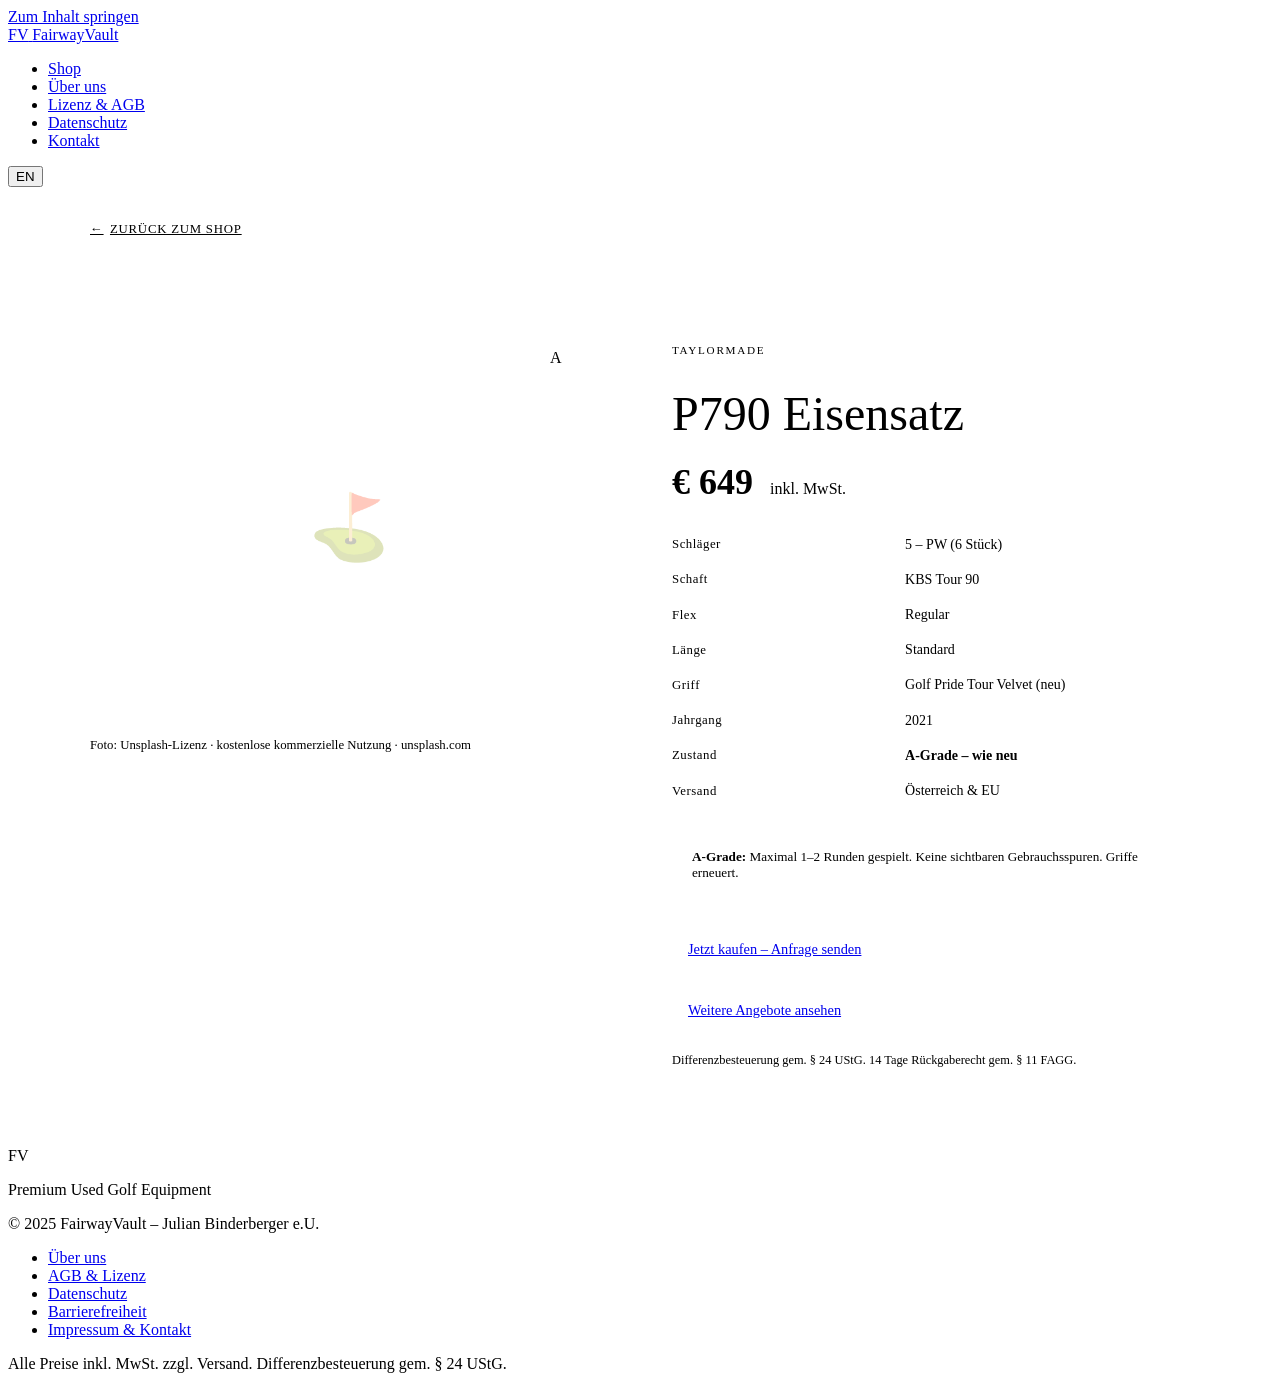
==== product.html @ 41a8f64a "Add files via upload" ====
<!DOCTYPE html>
<html lang="de">
<head>
  <meta charset="UTF-8" />
  <meta name="viewport" content="width=device-width, initial-scale=1.0" />
  <meta name="description" content="Produktdetails – FairwayVault Premium Used Golf Equipment." />
  <title>Produkt – FairwayVault</title>
  <link rel="preconnect" href="https://fonts.googleapis.com" />
  <link rel="preconnect" href="https://fonts.gstatic.com" crossorigin />
  <link href="https://fonts.googleapis.com/css2?family=Cormorant+Garamond:ital,wght@0,400;0,600;1,400&family=DM+Sans:wght@300;400;500&display=swap" rel="stylesheet" />
  <link rel="stylesheet" href="css/style.css" />
  <style>
    .product-detail { max-width: 1100px; margin: 0 auto; padding: 4rem 2rem; display: grid; grid-template-columns: 1fr 1fr; gap: 4rem; align-items: start; }
    .product-image-main { background: var(--cream-dark); border-radius: var(--radius-lg); aspect-ratio: 4/3; display: flex; align-items: center; justify-content: center; font-size: 5rem; position: relative; overflow: hidden; }
    .product-image-main img { width: 100%; height: 100%; object-fit: cover; border-radius: var(--radius-lg); }
    .product-image-main .grade-badge { position: absolute; top: 1rem; right: 1rem; width: 42px; height: 42px; font-size: 1rem; }
    .product-info { position: sticky; top: 90px; }
    .product-brand-label { font-size: 0.7rem; font-weight: 500; letter-spacing: 0.15em; text-transform: uppercase; color: var(--green-light); margin-bottom: 0.5rem; }
    .product-title { font-family: var(--font-display); font-size: clamp(2rem, 4vw, 3rem); font-weight: 400; color: var(--green-deep); margin-bottom: 0.5rem; line-height: 1.1; }
    .product-price { font-family: var(--font-display); font-size: 2.25rem; font-weight: 600; color: var(--green-deep); margin: 1.25rem 0; }
    .product-price span { font-size: 1rem; font-family: var(--font-body); color: var(--text-light); font-weight: 400; margin-left: 0.5rem; }
    .specs-table { width: 100%; border-collapse: collapse; margin: 1.5rem 0; font-size: 0.875rem; }
    .specs-table tr { border-bottom: 1px solid var(--cream-dark); }
    .specs-table td:first-child { color: var(--text-light); padding: 0.6rem 0; width: 45%; font-size: 0.8rem; letter-spacing: 0.04em; }
    .specs-table td:last-child { color: var(--text-dark); font-weight: 500; padding: 0.6rem 0; }
    .cta-group { display: flex; flex-direction: column; gap: 0.75rem; margin-top: 1.75rem; }
    .cta-group .btn { justify-content: center; padding: 1rem; font-size: 0.9rem; }
    .condition-note { margin-top: 1.25rem; padding: 1rem 1.25rem; background: var(--cream); border-radius: var(--radius); font-size: 0.825rem; color: var(--text-mid); border-left: 3px solid var(--gold); }
    .back-link { display: inline-flex; align-items: center; gap: 0.4rem; font-size: 0.8rem; color: var(--text-light); letter-spacing: 0.06em; text-transform: uppercase; margin-bottom: 2rem; transition: color var(--transition); }
    .back-link:hover { color: var(--green-light); }
    @media (max-width: 768px) { .product-detail { grid-template-columns: 1fr; gap: 2rem; } .product-info { position: static; } }
  </style>
</head>
<body>

  <a href="#main-content" class="skip-link">Zum Inhalt springen</a>

  <header class="site-header" role="banner">
    <div class="header-inner">
      <a href="index.html" class="logo" aria-label="FairwayVault Startseite">
        <span class="logo-mark">FV</span>
        <span class="logo-text">FairwayVault</span>
      </a>
      <nav class="main-nav" role="navigation" aria-label="Hauptnavigation">
        <ul>
          <li><a href="index.html" class="nav-link" data-de="Shop" data-en="Shop">Shop</a></li>
          <li><a href="about.html" class="nav-link" data-de="Über uns" data-en="About us">Über uns</a></li>
          <li><a href="license.html" class="nav-link" data-de="Lizenz & AGB" data-en="License & T&C">Lizenz & AGB</a></li>
          <li><a href="privacy.html" class="nav-link" data-de="Datenschutz" data-en="Privacy">Datenschutz</a></li>
          <li><a href="contact.html" class="nav-link" data-de="Kontakt" data-en="Contact">Kontakt</a></li>
        </ul>
      </nav>
      <div class="header-actions">
        <button class="lang-toggle" id="langToggle" aria-label="Sprache wechseln"><span id="langLabel">EN</span></button>
      </div>
    </div>
  </header>

  <main id="main-content">
    <div style="max-width:1100px;margin:0 auto;padding:2rem 2rem 0;">
      <a href="index.html" class="back-link" aria-label="Zurück zum Shop">← <span data-de="Zurück zum Shop" data-en="Back to shop">Zurück zum Shop</span></a>
    </div>

    <div class="product-detail">

      <!-- IMAGE -->
      <div>
        <div class="product-image-main" role="img" aria-label="TaylorMade P790 Eisensatz – Produktfoto">
          <img src="assets/images/p790.jpg" alt="TaylorMade P790 Eisensatz, 5-PW, gebrauchter Zustand A-Grade, KBS Tour 90 Schaft Regular" onerror="this.style.display='none'" />
          <span style="position:absolute;font-size:4rem;opacity:0.3;" aria-hidden="true">⛳</span>
          <span class="grade-badge grade-a" aria-label="Zustand A-Grade">A</span>
        </div>
        <div class="info-box" style="margin-top:1rem;">
          <p style="font-size:0.8rem;" data-de="Foto: Unsplash-Lizenz (kostenlos, kommerzielle Nutzung erlaubt). Quelle: unsplash.com" data-en="Photo: Unsplash licence (free, commercial use permitted). Source: unsplash.com">
            Foto: Unsplash-Lizenz · kostenlose kommerzielle Nutzung · unsplash.com
          </p>
        </div>
      </div>

      <!-- INFO -->
      <div class="product-info">
        <p class="product-brand-label">TaylorMade</p>
        <h1 class="product-title">P790 Eisensatz</h1>

        <div class="product-price">
          € 649 <span data-de="inkl. MwSt." data-en="incl. VAT">inkl. MwSt.</span>
        </div>

        <table class="specs-table" aria-label="Produktspezifikationen">
          <tbody>
            <tr><td data-de="Schläger" data-en="Clubs">Schläger</td><td>5 – PW (6 Stück)</td></tr>
            <tr><td data-de="Schaft" data-en="Shaft">Schaft</td><td>KBS Tour 90</td></tr>
            <tr><td data-de="Flex" data-en="Flex">Flex</td><td>Regular</td></tr>
            <tr><td data-de="Länge" data-en="Length">Länge</td><td>Standard</td></tr>
            <tr><td data-de="Griff" data-en="Grip">Griff</td><td>Golf Pride Tour Velvet (neu)</td></tr>
            <tr><td data-de="Jahrgang" data-en="Year">Jahrgang</td><td>2021</td></tr>
            <tr><td data-de="Zustand" data-en="Condition">Zustand</td><td><strong data-de="A-Grade – wie neu" data-en="A-Grade – like new">A-Grade – wie neu</strong></td></tr>
            <tr><td data-de="Versand" data-en="Shipping">Versand</td><td data-de="Österreich & EU" data-en="Austria & EU">Österreich & EU</td></tr>
          </tbody>
        </table>

        <div class="condition-note" role="note">
          <strong data-de="A-Grade:" data-en="A-Grade:">A-Grade:</strong>
          <span data-de=" Maximal 1–2 Runden gespielt. Keine sichtbaren Gebrauchsspuren am Face oder Schaft. Griffe wurden erneuert." data-en=" Maximum 1–2 rounds played. No visible marks on face or shaft. Grips have been replaced.">
            Maximal 1–2 Runden gespielt. Keine sichtbaren Gebrauchsspuren. Griffe erneuert.
          </span>
        </div>

        <div class="cta-group">
          <a href="contact.html" class="btn btn-primary" data-de="Jetzt kaufen – Anfrage senden" data-en="Buy now – send enquiry">
            Jetzt kaufen – Anfrage senden
          </a>
          <a href="index.html" class="btn btn-ghost" data-de="Weitere Angebote ansehen" data-en="View more listings">
            Weitere Angebote ansehen
          </a>
        </div>

        <p style="font-size:0.775rem;color:var(--text-light);margin-top:1rem;line-height:1.6;" data-de="Differenzbesteuerung gem. § 24 UStG – kein gesonderter Umsatzsteuerausweis möglich. 14 Tage Rückgaberecht gem. § 11 FAGG." data-en="Margin scheme per § 24 UStG – no separate VAT breakdown possible. 14-day right of return pursuant to § 11 FAGG.">
          Differenzbesteuerung gem. § 24 UStG. 14 Tage Rückgaberecht gem. § 11 FAGG.
        </p>
      </div>

    </div>
  </main>

  <footer class="site-footer" role="contentinfo">
    <div class="footer-inner">
      <div class="footer-brand">
        <span class="logo-mark">FV</span>
        <p>Premium Used Golf Equipment</p>
        <p class="footer-copy">© 2025 FairwayVault – Julian Binderberger e.U.</p>
      </div>
      <nav class="footer-nav" aria-label="Footer-Navigation">
        <ul>
          <li><a href="about.html" data-de="Über uns" data-en="About us">Über uns</a></li>
          <li><a href="license.html" data-de="AGB & Lizenz" data-en="T&C & License">AGB & Lizenz</a></li>
          <li><a href="privacy.html" data-de="Datenschutz" data-en="Privacy">Datenschutz</a></li>
          <li><a href="accessibility.html" data-de="Barrierefreiheit" data-en="Accessibility">Barrierefreiheit</a></li>
          <li><a href="contact.html" data-de="Impressum & Kontakt" data-en="Imprint & Contact">Impressum & Kontakt</a></li>
        </ul>
      </nav>
      <div class="footer-legal">
        <p>Alle Preise inkl. MwSt. zzgl. Versand. Differenzbesteuerung gem. § 24 UStG.</p>
      </div>
    </div>
  </footer>

  <script src="js/main.js"></script>
</body>
</html>
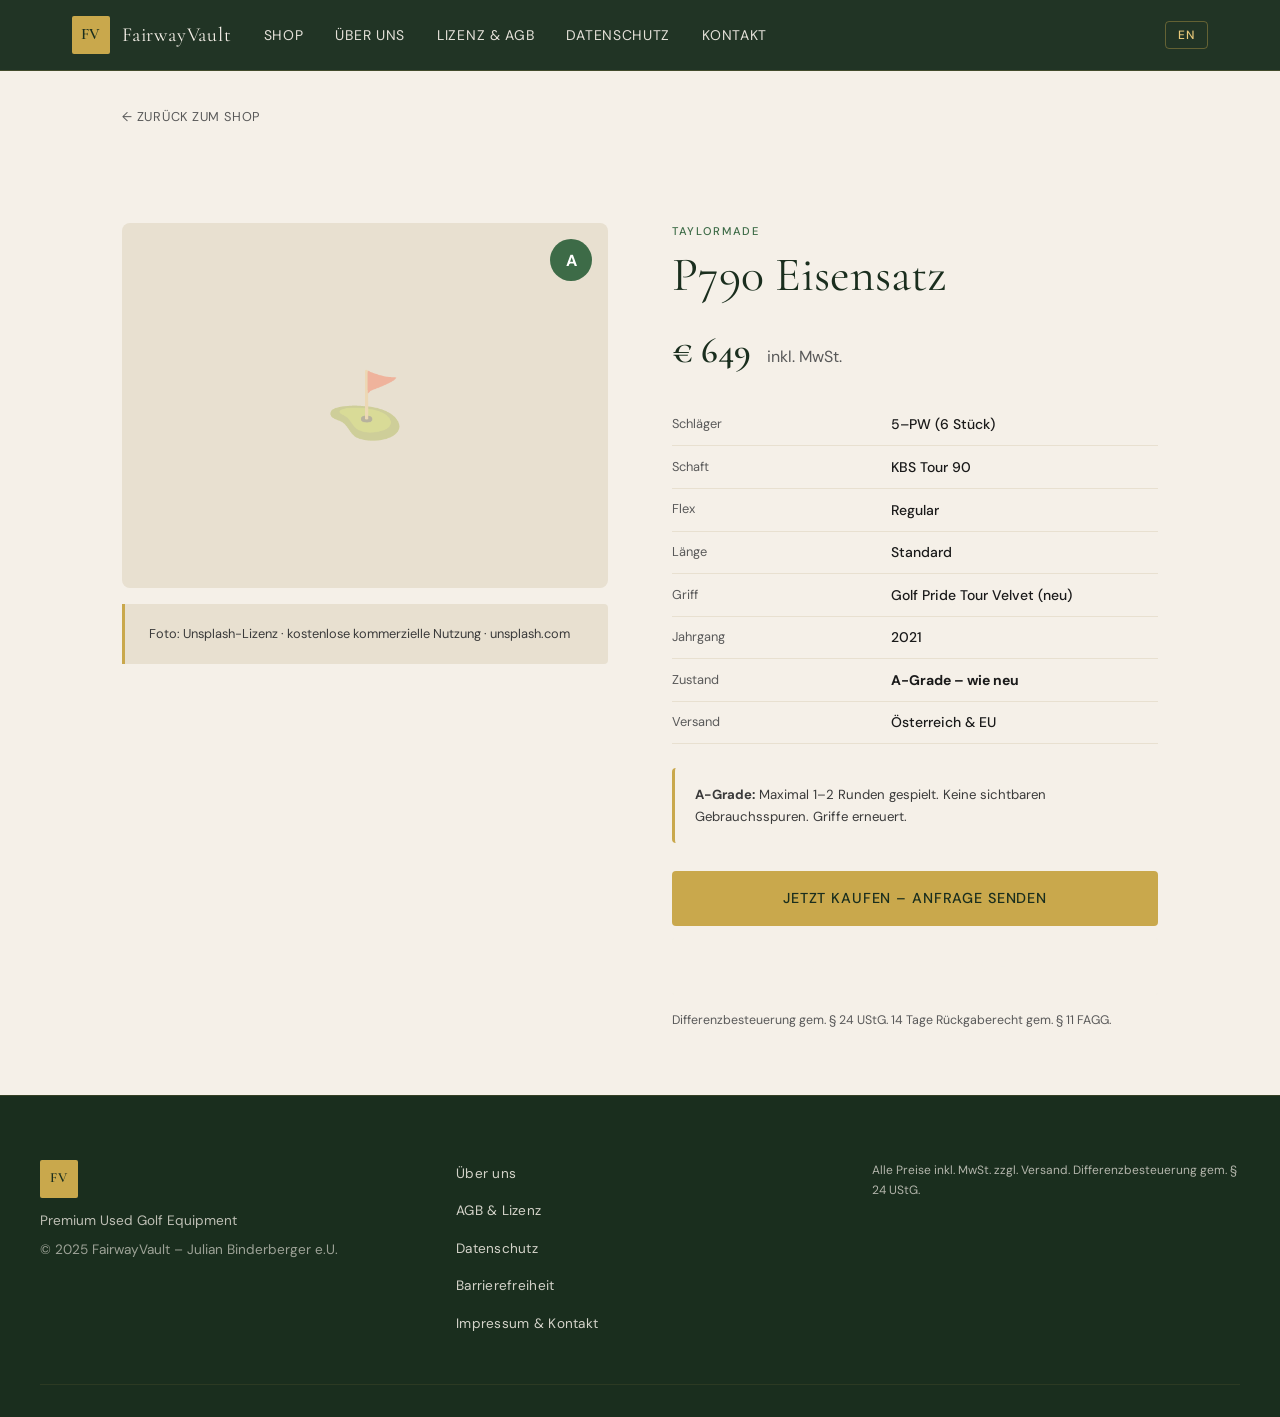
==== commit 71d6498d: "Update product.html" ====
--- a/product.html
+++ b/product.html
@@ -13,7 +13,6 @@
     .product-detail { max-width: 1100px; margin: 0 auto; padding: 4rem 2rem; display: grid; grid-template-columns: 1fr 1fr; gap: 4rem; align-items: start; }
     .product-image-main { background: var(--cream-dark); border-radius: var(--radius-lg); aspect-ratio: 4/3; display: flex; align-items: center; justify-content: center; font-size: 5rem; position: relative; overflow: hidden; }
     .product-image-main img { width: 100%; height: 100%; object-fit: cover; border-radius: var(--radius-lg); }
-    .product-image-main .grade-badge { position: absolute; top: 1rem; right: 1rem; width: 42px; height: 42px; font-size: 1rem; }
     .product-info { position: sticky; top: 90px; }
     .product-brand-label { font-size: 0.7rem; font-weight: 500; letter-spacing: 0.15em; text-transform: uppercase; color: var(--green-light); margin-bottom: 0.5rem; }
     .product-title { font-family: var(--font-display); font-size: clamp(2rem, 4vw, 3rem); font-weight: 400; color: var(--green-deep); margin-bottom: 0.5rem; line-height: 1.1; }
@@ -21,13 +20,15 @@
     .product-price span { font-size: 1rem; font-family: var(--font-body); color: var(--text-light); font-weight: 400; margin-left: 0.5rem; }
     .specs-table { width: 100%; border-collapse: collapse; margin: 1.5rem 0; font-size: 0.875rem; }
     .specs-table tr { border-bottom: 1px solid var(--cream-dark); }
-    .specs-table td:first-child { color: var(--text-light); padding: 0.6rem 0; width: 45%; font-size: 0.8rem; letter-spacing: 0.04em; }
+    .specs-table td:first-child { color: var(--text-light); padding: 0.6rem 0; width: 45%; font-size: 0.8rem; }
     .specs-table td:last-child { color: var(--text-dark); font-weight: 500; padding: 0.6rem 0; }
     .cta-group { display: flex; flex-direction: column; gap: 0.75rem; margin-top: 1.75rem; }
     .cta-group .btn { justify-content: center; padding: 1rem; font-size: 0.9rem; }
     .condition-note { margin-top: 1.25rem; padding: 1rem 1.25rem; background: var(--cream); border-radius: var(--radius); font-size: 0.825rem; color: var(--text-mid); border-left: 3px solid var(--gold); }
     .back-link { display: inline-flex; align-items: center; gap: 0.4rem; font-size: 0.8rem; color: var(--text-light); letter-spacing: 0.06em; text-transform: uppercase; margin-bottom: 2rem; transition: color var(--transition); }
     .back-link:hover { color: var(--green-light); }
+    .digital-image { background: linear-gradient(135deg, var(--green-deep) 0%, var(--green-mid) 100%) !important; }
+    .grade-badge-product { position: absolute; top: 1rem; right: 1rem; width: 42px; height: 42px; border-radius: 50%; display: flex; align-items: center; justify-content: center; font-size: 1rem; font-weight: 700; }
     @media (max-width: 768px) { .product-detail { grid-template-columns: 1fr; gap: 2rem; } .product-info { position: static; } }
   </style>
 </head>
@@ -43,11 +44,11 @@
       </a>
       <nav class="main-nav" role="navigation" aria-label="Hauptnavigation">
         <ul>
-          <li><a href="index.html" class="nav-link" data-de="Shop" data-en="Shop">Shop</a></li>
-          <li><a href="about.html" class="nav-link" data-de="Über uns" data-en="About us">Über uns</a></li>
-          <li><a href="license.html" class="nav-link" data-de="Lizenz & AGB" data-en="License & T&C">Lizenz & AGB</a></li>
-          <li><a href="privacy.html" class="nav-link" data-de="Datenschutz" data-en="Privacy">Datenschutz</a></li>
-          <li><a href="contact.html" class="nav-link" data-de="Kontakt" data-en="Contact">Kontakt</a></li>
+          <li><a href="index.html" class="nav-link">Shop</a></li>
+          <li><a href="about.html" class="nav-link">Über uns</a></li>
+          <li><a href="license.html" class="nav-link">Lizenz & AGB</a></li>
+          <li><a href="privacy.html" class="nav-link">Datenschutz</a></li>
+          <li><a href="contact.html" class="nav-link">Kontakt</a></li>
         </ul>
       </nav>
       <div class="header-actions">
@@ -58,69 +59,9 @@
 
   <main id="main-content">
     <div style="max-width:1100px;margin:0 auto;padding:2rem 2rem 0;">
-      <a href="index.html" class="back-link" aria-label="Zurück zum Shop">← <span data-de="Zurück zum Shop" data-en="Back to shop">Zurück zum Shop</span></a>
+      <a href="index.html" class="back-link">← Zurück zum Shop</a>
     </div>
-
-    <div class="product-detail">
-
-      <!-- IMAGE -->
-      <div>
-        <div class="product-image-main" role="img" aria-label="TaylorMade P790 Eisensatz – Produktfoto">
-          <img src="assets/images/p790.jpg" alt="TaylorMade P790 Eisensatz, 5-PW, gebrauchter Zustand A-Grade, KBS Tour 90 Schaft Regular" onerror="this.style.display='none'" />
-          <span style="position:absolute;font-size:4rem;opacity:0.3;" aria-hidden="true">⛳</span>
-          <span class="grade-badge grade-a" aria-label="Zustand A-Grade">A</span>
-        </div>
-        <div class="info-box" style="margin-top:1rem;">
-          <p style="font-size:0.8rem;" data-de="Foto: Unsplash-Lizenz (kostenlos, kommerzielle Nutzung erlaubt). Quelle: unsplash.com" data-en="Photo: Unsplash licence (free, commercial use permitted). Source: unsplash.com">
-            Foto: Unsplash-Lizenz · kostenlose kommerzielle Nutzung · unsplash.com
-          </p>
-        </div>
-      </div>
-
-      <!-- INFO -->
-      <div class="product-info">
-        <p class="product-brand-label">TaylorMade</p>
-        <h1 class="product-title">P790 Eisensatz</h1>
-
-        <div class="product-price">
-          € 649 <span data-de="inkl. MwSt." data-en="incl. VAT">inkl. MwSt.</span>
-        </div>
-
-        <table class="specs-table" aria-label="Produktspezifikationen">
-          <tbody>
-            <tr><td data-de="Schläger" data-en="Clubs">Schläger</td><td>5 – PW (6 Stück)</td></tr>
-            <tr><td data-de="Schaft" data-en="Shaft">Schaft</td><td>KBS Tour 90</td></tr>
-            <tr><td data-de="Flex" data-en="Flex">Flex</td><td>Regular</td></tr>
-            <tr><td data-de="Länge" data-en="Length">Länge</td><td>Standard</td></tr>
-            <tr><td data-de="Griff" data-en="Grip">Griff</td><td>Golf Pride Tour Velvet (neu)</td></tr>
-            <tr><td data-de="Jahrgang" data-en="Year">Jahrgang</td><td>2021</td></tr>
-            <tr><td data-de="Zustand" data-en="Condition">Zustand</td><td><strong data-de="A-Grade – wie neu" data-en="A-Grade – like new">A-Grade – wie neu</strong></td></tr>
-            <tr><td data-de="Versand" data-en="Shipping">Versand</td><td data-de="Österreich & EU" data-en="Austria & EU">Österreich & EU</td></tr>
-          </tbody>
-        </table>
-
-        <div class="condition-note" role="note">
-          <strong data-de="A-Grade:" data-en="A-Grade:">A-Grade:</strong>
-          <span data-de=" Maximal 1–2 Runden gespielt. Keine sichtbaren Gebrauchsspuren am Face oder Schaft. Griffe wurden erneuert." data-en=" Maximum 1–2 rounds played. No visible marks on face or shaft. Grips have been replaced.">
-            Maximal 1–2 Runden gespielt. Keine sichtbaren Gebrauchsspuren. Griffe erneuert.
-          </span>
-        </div>
-
-        <div class="cta-group">
-          <a href="contact.html" class="btn btn-primary" data-de="Jetzt kaufen – Anfrage senden" data-en="Buy now – send enquiry">
-            Jetzt kaufen – Anfrage senden
-          </a>
-          <a href="index.html" class="btn btn-ghost" data-de="Weitere Angebote ansehen" data-en="View more listings">
-            Weitere Angebote ansehen
-          </a>
-        </div>
-
-        <p style="font-size:0.775rem;color:var(--text-light);margin-top:1rem;line-height:1.6;" data-de="Differenzbesteuerung gem. § 24 UStG – kein gesonderter Umsatzsteuerausweis möglich. 14 Tage Rückgaberecht gem. § 11 FAGG." data-en="Margin scheme per § 24 UStG – no separate VAT breakdown possible. 14-day right of return pursuant to § 11 FAGG.">
-          Differenzbesteuerung gem. § 24 UStG. 14 Tage Rückgaberecht gem. § 11 FAGG.
-        </p>
-      </div>
-
-    </div>
+    <div class="product-detail" id="productDetail"></div>
   </main>
 
   <footer class="site-footer" role="contentinfo">
@@ -132,11 +73,11 @@
       </div>
       <nav class="footer-nav" aria-label="Footer-Navigation">
         <ul>
-          <li><a href="about.html" data-de="Über uns" data-en="About us">Über uns</a></li>
-          <li><a href="license.html" data-de="AGB & Lizenz" data-en="T&C & License">AGB & Lizenz</a></li>
-          <li><a href="privacy.html" data-de="Datenschutz" data-en="Privacy">Datenschutz</a></li>
-          <li><a href="accessibility.html" data-de="Barrierefreiheit" data-en="Accessibility">Barrierefreiheit</a></li>
-          <li><a href="contact.html" data-de="Impressum & Kontakt" data-en="Imprint & Contact">Impressum & Kontakt</a></li>
+          <li><a href="about.html">Über uns</a></li>
+          <li><a href="license.html">AGB & Lizenz</a></li>
+          <li><a href="privacy.html">Datenschutz</a></li>
+          <li><a href="accessibility.html">Barrierefreiheit</a></li>
+          <li><a href="contact.html">Impressum & Kontakt</a></li>
         </ul>
       </nav>
       <div class="footer-legal">
@@ -146,5 +87,104 @@
   </footer>
 
   <script src="js/main.js"></script>
+  <script>
+    const PRODUCTS = {
+      1: {
+        brand: "TaylorMade", title: "P790 Eisensatz", price: "649",
+        grade: "A", gradeClass: "grade-a", digital: false,
+        image: "assets/images/p790.jpg",
+        imageAlt: "TaylorMade P790 Eisensatz, 5-PW, A-Grade Zustand",
+        specs: [["Schläger","5–PW (6 Stück)"],["Schaft","KBS Tour 90"],["Flex","Regular"],["Länge","Standard"],["Griff","Golf Pride Tour Velvet (neu)"],["Jahrgang","2021"],["Zustand","<strong>A-Grade – wie neu</strong>"],["Versand","Österreich & EU"]],
+        note: "<strong>A-Grade:</strong> Maximal 1–2 Runden gespielt. Keine sichtbaren Gebrauchsspuren. Griffe erneuert.",
+        vat: "Differenzbesteuerung gem. § 24 UStG. 14 Tage Rückgaberecht gem. § 11 FAGG."
+      },
+      2: {
+        brand: "Mizuno", title: "MP-20 Eisensatz", price: "489",
+        grade: "B", gradeClass: "grade-b", digital: false,
+        image: "assets/images/mp20.jpg",
+        imageAlt: "Mizuno MP-20 Eisensatz, 4-PW, B-Grade Zustand",
+        specs: [["Schläger","4–PW (7 Stück)"],["Schaft","Dynamic Gold S300"],["Flex","Stiff"],["Länge","Standard"],["Griff","Golf Pride Original"],["Jahrgang","2020"],["Zustand","<strong>B-Grade – normaler Gebrauch</strong>"],["Versand","Österreich & EU"]],
+        note: "<strong>B-Grade:</strong> Normaler Gebrauch, keine Kratzer am Face. Voll spielbereit.",
+        vat: "Differenzbesteuerung gem. § 24 UStG. 14 Tage Rückgaberecht gem. § 11 FAGG."
+      },
+      3: {
+        brand: "Titleist", title: "T100 Eisensatz", price: "719",
+        grade: "A", gradeClass: "grade-a", digital: false,
+        image: "assets/images/t100.jpg",
+        imageAlt: "Titleist T100 Eisensatz, 4-PW, A-Grade Zustand",
+        specs: [["Schläger","4–PW (7 Stück)"],["Schaft","Project X 6.0"],["Flex","Stiff"],["Länge","Standard"],["Griff","Golf Pride MCC (neu)"],["Jahrgang","2022"],["Zustand","<strong>A-Grade – wie neu</strong>"],["Versand","Österreich & EU"]],
+        note: "<strong>A-Grade:</strong> Maximal 1–2 Runden gespielt. Keinerlei Gebrauchsspuren. Griffe neu.",
+        vat: "Differenzbesteuerung gem. § 24 UStG. 14 Tage Rückgaberecht gem. § 11 FAGG."
+      },
+      4: {
+        brand: "TaylorMade", title: "SIM2 Driver", price: "229",
+        grade: "B", gradeClass: "grade-b", digital: false,
+        image: "assets/images/sim2.jpg",
+        imageAlt: "TaylorMade SIM2 Driver, 9 Grad, B-Grade Zustand",
+        specs: [["Loft","9°"],["Schaft","Mitsubishi Tensei AV"],["Flex","Regular"],["Länge","Standard (45.75\")"],["Griff","Golf Pride Tour Velvet 360"],["Jahrgang","2021"],["Zustand","<strong>B-Grade – normaler Gebrauch</strong>"],["Versand","Österreich & EU"]],
+        note: "<strong>B-Grade:</strong> Normale Crown-Spuren, Face in sehr gutem Zustand.",
+        vat: "Differenzbesteuerung gem. § 24 UStG. 14 Tage Rückgaberecht gem. § 11 FAGG."
+      },
+      5: {
+        brand: "Callaway", title: "Apex Eisensatz", price: "579",
+        grade: "A", gradeClass: "grade-a", digital: false,
+        image: "assets/images/apex.jpg",
+        imageAlt: "Callaway Apex Eisensatz, 5-PW, A-Grade Zustand",
+        specs: [["Schläger","5–PW (6 Stück)"],["Schaft","True Temper"],["Flex","Regular"],["Länge","Standard"],["Griff","Callaway Golf Pride (original)"],["Jahrgang","2022"],["Zustand","<strong>A-Grade – wie neu</strong>"],["Versand","Österreich & EU"]],
+        note: "<strong>A-Grade:</strong> Kaum gespielt, nahezu neuwertig. Minimale Lagerspuren an Sohle.",
+        vat: "Differenzbesteuerung gem. § 24 UStG. 14 Tage Rückgaberecht gem. § 11 FAGG."
+      },
+      6: {
+        brand: "Digitales Produkt", title: "SwingAnalysis Report", price: "29",
+        grade: "PDF", gradeClass: "grade-digital", digital: true,
+        image: null,
+        imageAlt: "SwingAnalysis Report – Personalisiertes PDF-Dokument",
+        specs: [["Produkttyp","Digitales PDF-Dokument"],["Lieferung","Per E-Mail (innerhalb 48h)"],["Umfang","8–12 Seiten"],["Inhalt","Schaft-Empfehlung, Flex, Loft/Lie-Analyse"],["Sprache","Deutsch / Englisch"],["Lizenz","Persönliche Nutzung (nicht übertragbar)"],["Rückgabe","Kein Widerrufsrecht (§ 18 FAGG)"]],
+        note: "<strong>So funktioniert's:</strong> Nach dem Kauf erhältst du einen Fragebogen zu Handicap, Schwung und aktuellen Schlägern. Innerhalb 48h liefern wir deinen personalisierten Report per E-Mail.",
+        vat: "Digitales Produkt – kein Widerrufsrecht nach Beginn der Ausführung (§ 18 Abs. 1 Z 11 FAGG)."
+      }
+    };
+
+    (function () {
+      const id = parseInt(new URLSearchParams(window.location.search).get('id')) || 1;
+      const p = PRODUCTS[id] || PRODUCTS[1];
+
+      document.title = p.title + ' – FairwayVault';
+
+      const gradeColors = { 'grade-a': '#3d6b47', 'grade-b': '#c9a84c', 'grade-c': '#595959', 'grade-digital': '#c9a84c' };
+      const gradeTextColors = { 'grade-a': '#fff', 'grade-b': '#1a2e1e', 'grade-c': '#fff', 'grade-digital': '#1a2e1e' };
+      const bg = gradeColors[p.gradeClass];
+      const fg = gradeTextColors[p.gradeClass];
+
+      const imageBlock = p.digital
+        ? `<div class="product-image-main digital-image" role="img" aria-label="${p.imageAlt}">
+             <span style="font-size:5rem;" aria-hidden="true">📊</span>
+             <span class="grade-badge-product" style="background:${bg};color:${fg};font-size:0.65rem;letter-spacing:0.05em;" aria-label="Digitales Produkt">${p.grade}</span>
+           </div>`
+        : `<div class="product-image-main" role="img" aria-label="${p.imageAlt}">
+             <img src="${p.image}" alt="${p.imageAlt}" onerror="this.style.display='none'" />
+             <span style="position:absolute;font-size:4rem;opacity:0.3;" aria-hidden="true">⛳</span>
+             <span class="grade-badge-product" style="background:${bg};color:${fg};" aria-label="Zustand ${p.grade}-Grade">${p.grade}</span>
+           </div>
+           <div class="info-box" style="margin-top:1rem;"><p style="font-size:0.8rem;">Foto: Unsplash-Lizenz · kostenlose kommerzielle Nutzung · unsplash.com</p></div>`;
+
+      const specsRows = p.specs.map(([l, v]) => `<tr><td>${l}</td><td>${v}</td></tr>`).join('');
+
+      document.getElementById('productDetail').innerHTML = `
+        <div>${imageBlock}</div>
+        <div class="product-info">
+          <p class="product-brand-label">${p.brand}</p>
+          <h1 class="product-title">${p.title}</h1>
+          <div class="product-price">€ ${p.price} <span>inkl. MwSt.</span></div>
+          <table class="specs-table" aria-label="Produktspezifikationen"><tbody>${specsRows}</tbody></table>
+          <div class="condition-note" role="note">${p.note}</div>
+          <div class="cta-group">
+            <a href="contact.html" class="btn btn-primary">Jetzt kaufen – Anfrage senden</a>
+            <a href="index.html" class="btn btn-ghost">Weitere Angebote ansehen</a>
+          </div>
+          <p style="font-size:0.775rem;color:var(--text-light);margin-top:1rem;line-height:1.6;">${p.vat}</p>
+        </div>`;
+    })();
+  </script>
 </body>
-</html>+</html>
--- a/css/style.css
+++ b/css/style.css
@@ -0,0 +1,622 @@
+/* ============================================================
+   FairwayVault – style.css
+   Aesthetic: Luxury refined / dark green + cream + gold
+   ============================================================ */
+
+/* ---- TOKENS ---- */
+:root {
+  --green-deep:   #1a2e1e;
+  --green-mid:    #2d4a32;
+  --green-light:  #3d6b47;
+  --cream:        #f5f0e8;
+  --cream-dark:   #e8e0d0;
+  --gold:         #c9a84c;
+  --gold-light:   #e8c97a;
+  --white:        #ffffff;
+  --text-dark:    #1a1a1a;
+  --text-mid:     #3a3a3a;
+  --text-light:   #595959;
+
+  --font-display: 'Cormorant Garamond', Georgia, serif;
+  --font-body:    'DM Sans', system-ui, sans-serif;
+
+  --radius:       4px;
+  --radius-lg:    8px;
+  --transition:   0.25s ease;
+  --shadow:       0 4px 24px rgba(26,46,30,0.12);
+  --shadow-hover: 0 8px 40px rgba(26,46,30,0.2);
+}
+
+/* ---- RESET ---- */
+*, *::before, *::after { box-sizing: border-box; margin: 0; padding: 0; }
+html { scroll-behavior: smooth; font-size: 16px; }
+body {
+  font-family: var(--font-body);
+  background: var(--cream);
+  color: var(--text-dark);
+  line-height: 1.6;
+  -webkit-font-smoothing: antialiased;
+}
+img { max-width: 100%; height: auto; display: block; }
+a { color: inherit; text-decoration: none; }
+ul { list-style: none; }
+
+/* ---- ACCESSIBILITY ---- */
+.skip-link {
+  position: absolute;
+  top: -100px;
+  left: 1rem;
+  background: var(--green-deep);
+  color: var(--cream);
+  padding: 0.5rem 1rem;
+  border-radius: var(--radius);
+  font-size: 0.875rem;
+  z-index: 1000;
+  transition: top var(--transition);
+}
+.skip-link:focus { top: 1rem; }
+
+*:focus-visible {
+  outline: 3px solid var(--gold);
+  outline-offset: 3px;
+  border-radius: 2px;
+}
+
+/* ---- HEADER ---- */
+.site-header {
+  position: sticky;
+  top: 0;
+  z-index: 100;
+  background: rgba(26, 46, 30, 0.97);
+  backdrop-filter: blur(10px);
+  border-bottom: 1px solid rgba(201,168,76,0.2);
+}
+.header-inner {
+  max-width: 1200px;
+  margin: 0 auto;
+  padding: 0 2rem;
+  height: 70px;
+  display: flex;
+  align-items: center;
+  gap: 2rem;
+}
+.logo {
+  display: flex;
+  align-items: center;
+  gap: 0.75rem;
+  flex-shrink: 0;
+  color: var(--cream);
+}
+.logo-mark {
+  width: 38px;
+  height: 38px;
+  background: var(--gold);
+  color: var(--green-deep);
+  font-family: var(--font-display);
+  font-weight: 600;
+  font-size: 1rem;
+  display: flex;
+  align-items: center;
+  justify-content: center;
+  letter-spacing: 0.05em;
+  border-radius: 2px;
+}
+.logo-text {
+  font-family: var(--font-display);
+  font-size: 1.25rem;
+  letter-spacing: 0.04em;
+  color: var(--cream);
+}
+.main-nav { flex: 1; }
+.main-nav ul {
+  display: flex;
+  gap: 2rem;
+  align-items: center;
+}
+.nav-link {
+  font-size: 0.875rem;
+  font-weight: 400;
+  letter-spacing: 0.05em;
+  color: rgba(245,240,232,0.92);
+  transition: color var(--transition);
+  text-transform: uppercase;
+  padding: 0.25rem 0;
+  border-bottom: 1px solid transparent;
+}
+.nav-link:hover, .nav-link.active {
+  color: var(--gold);
+  border-bottom-color: var(--gold);
+}
+.header-actions { flex-shrink: 0; }
+.lang-toggle {
+  background: transparent;
+  border: 1px solid rgba(201,168,76,0.4);
+  color: var(--gold-light);
+  padding: 0.3rem 0.75rem;
+  border-radius: var(--radius);
+  font-family: var(--font-body);
+  font-size: 0.75rem;
+  font-weight: 500;
+  letter-spacing: 0.1em;
+  cursor: pointer;
+  transition: all var(--transition);
+}
+.lang-toggle:hover {
+  background: var(--gold);
+  color: var(--green-deep);
+  border-color: var(--gold);
+}
+
+/* ---- HERO ---- */
+.hero {
+  position: relative;
+  min-height: 92vh;
+  display: flex;
+  align-items: center;
+  background: var(--green-deep);
+  overflow: hidden;
+  padding: 4rem 2rem;
+}
+.hero-bg {
+  position: absolute;
+  inset: 0;
+  pointer-events: none;
+}
+.hero-grid {
+  position: absolute;
+  inset: 0;
+  background-image:
+    linear-gradient(rgba(201,168,76,0.06) 1px, transparent 1px),
+    linear-gradient(90deg, rgba(201,168,76,0.06) 1px, transparent 1px);
+  background-size: 60px 60px;
+  mask-image: radial-gradient(ellipse 80% 80% at 50% 50%, black 40%, transparent 100%);
+}
+.hero-content {
+  max-width: 1200px;
+  margin: 0 auto;
+  width: 100%;
+  position: relative;
+  z-index: 1;
+}
+.hero-eyebrow {
+  font-size: 0.75rem;
+  font-weight: 500;
+  letter-spacing: 0.2em;
+  text-transform: uppercase;
+  color: var(--gold);
+  margin-bottom: 1.5rem;
+}
+.hero h1 {
+  font-family: var(--font-display);
+  font-size: clamp(3.5rem, 8vw, 7rem);
+  font-weight: 400;
+  line-height: 1.05;
+  color: var(--cream);
+  margin-bottom: 1.5rem;
+}
+.hero h1 em {
+  font-style: italic;
+  color: var(--gold);
+}
+.hero-sub {
+  font-size: 1.125rem;
+  color: rgba(245,240,232,0.92);
+  max-width: 480px;
+  margin-bottom: 2.5rem;
+  line-height: 1.7;
+}
+.hero-cta {
+  display: flex;
+  gap: 1rem;
+  flex-wrap: wrap;
+}
+.hero-badge {
+  position: absolute;
+  right: 10%;
+  top: 50%;
+  transform: translateY(-50%);
+  color: rgba(201,168,76,0.5);
+  animation: spin 20s linear infinite;
+}
+@keyframes spin { to { transform: translateY(-50%) rotate(360deg); } }
+.badge-ring { position: relative; }
+.badge-center {
+  position: absolute;
+  inset: 0;
+  display: flex;
+  align-items: center;
+  justify-content: center;
+  font-family: var(--font-display);
+  font-size: 2.5rem;
+  font-weight: 600;
+  color: var(--gold);
+  animation: spin-reverse 20s linear infinite;
+}
+@keyframes spin-reverse { to { transform: rotate(-360deg); } }
+
+/* ---- BUTTONS ---- */
+.btn {
+  display: inline-flex;
+  align-items: center;
+  padding: 0.875rem 2rem;
+  border-radius: var(--radius);
+  font-family: var(--font-body);
+  font-size: 0.875rem;
+  font-weight: 500;
+  letter-spacing: 0.06em;
+  text-transform: uppercase;
+  transition: all var(--transition);
+  cursor: pointer;
+  border: none;
+}
+.btn-primary {
+  background: var(--gold);
+  color: var(--green-deep);
+}
+.btn-primary:hover {
+  background: var(--gold-light);
+  box-shadow: 0 4px 16px rgba(201,168,76,0.4);
+  transform: translateY(-1px);
+}
+.btn-ghost {
+  background: transparent;
+  color: var(--cream);
+  border: 1px solid rgba(245,240,232,0.3);
+}
+.btn-ghost:hover {
+  border-color: var(--gold);
+  color: var(--gold);
+}
+
+/* ---- USP STRIP ---- */
+.usp-strip {
+  background: var(--green-mid);
+  padding: 1.25rem 2rem;
+  border-bottom: 1px solid rgba(201,168,76,0.15);
+}
+.usp-inner {
+  max-width: 1200px;
+  margin: 0 auto;
+  display: flex;
+  justify-content: center;
+  gap: 3rem;
+  flex-wrap: wrap;
+}
+.usp-item {
+  display: flex;
+  align-items: center;
+  gap: 0.5rem;
+  font-size: 0.8rem;
+  font-weight: 500;
+  letter-spacing: 0.08em;
+  text-transform: uppercase;
+  color: rgba(245,240,232,0.95);
+}
+.usp-icon {
+  color: var(--gold);
+  font-style: normal;
+  font-weight: 700;
+}
+
+/* ---- PRODUCTS ---- */
+.products-section {
+  max-width: 1200px;
+  margin: 0 auto;
+  padding: 6rem 2rem;
+}
+.section-header {
+  text-align: center;
+  margin-bottom: 3.5rem;
+}
+.section-header h2 {
+  font-family: var(--font-display);
+  font-size: clamp(2rem, 4vw, 3rem);
+  font-weight: 400;
+  color: var(--green-deep);
+  margin-bottom: 0.75rem;
+}
+.section-header p {
+  color: var(--text-mid);
+  font-size: 1rem;
+}
+.products-grid {
+  display: grid;
+  grid-template-columns: repeat(auto-fill, minmax(320px, 1fr));
+  gap: 2rem;
+}
+.product-card {
+  background: var(--white);
+  border-radius: var(--radius-lg);
+  overflow: hidden;
+  box-shadow: var(--shadow);
+  transition: all var(--transition);
+  border: 1px solid rgba(26,46,30,0.06);
+}
+.product-card:hover {
+  transform: translateY(-4px);
+  box-shadow: var(--shadow-hover);
+}
+.card-link { display: block; }
+.card-image {
+  position: relative;
+  height: 220px;
+  background: var(--cream-dark);
+  overflow: hidden;
+}
+.card-image img {
+  width: 100%;
+  height: 100%;
+  object-fit: cover;
+  transition: transform 0.4s ease;
+}
+.product-card:hover .card-image img { transform: scale(1.04); }
+.card-image--digital {
+  background: linear-gradient(135deg, var(--green-deep) 0%, var(--green-mid) 100%);
+  display: flex;
+  align-items: center;
+  justify-content: center;
+}
+.digital-icon { font-size: 3rem; }
+.img-fallback {
+  background: linear-gradient(135deg, var(--cream-dark), var(--cream));
+  display: flex;
+  align-items: center;
+  justify-content: center;
+}
+.img-fallback::after {
+  content: '⛳';
+  font-size: 3rem;
+  opacity: 0.4;
+}
+
+.grade-badge {
+  position: absolute;
+  top: 0.75rem;
+  right: 0.75rem;
+  width: 32px;
+  height: 32px;
+  border-radius: 50%;
+  display: flex;
+  align-items: center;
+  justify-content: center;
+  font-size: 0.75rem;
+  font-weight: 700;
+  font-family: var(--font-body);
+  letter-spacing: 0;
+}
+.grade-a { background: var(--green-light); color: var(--white); }
+.grade-b { background: var(--gold); color: var(--green-deep); }
+.grade-c { background: var(--text-mid); color: var(--white); }
+.grade-digital { background: var(--gold); color: var(--green-deep); font-size: 0.6rem; letter-spacing: 0.05em; }
+
+.card-body { padding: 1.5rem; }
+.card-brand {
+  font-size: 0.7rem;
+  font-weight: 500;
+  letter-spacing: 0.12em;
+  text-transform: uppercase;
+  color: var(--green-light);
+  margin-bottom: 0.25rem;
+}
+.card-title {
+  font-family: var(--font-display);
+  font-size: 1.375rem;
+  font-weight: 600;
+  color: var(--green-deep);
+  margin-bottom: 0.375rem;
+}
+.card-spec {
+  font-size: 0.8rem;
+  color: var(--text-light);
+  margin-bottom: 1rem;
+}
+.card-footer {
+  display: flex;
+  justify-content: space-between;
+  align-items: center;
+  padding-top: 1rem;
+  border-top: 1px solid var(--cream-dark);
+}
+.card-price {
+  font-family: var(--font-display);
+  font-size: 1.375rem;
+  font-weight: 600;
+  color: var(--green-deep);
+}
+.card-cta {
+  font-size: 0.75rem;
+  font-weight: 500;
+  letter-spacing: 0.08em;
+  text-transform: uppercase;
+  color: var(--green-light);
+  transition: color var(--transition);
+}
+.product-card:hover .card-cta { color: var(--gold); }
+
+/* ---- GRADING ---- */
+.grading-section {
+  background: var(--green-deep);
+  padding: 6rem 2rem;
+}
+.grading-inner {
+  max-width: 1200px;
+  margin: 0 auto;
+  display: grid;
+  grid-template-columns: 1fr 2fr;
+  gap: 4rem;
+  align-items: center;
+}
+.grading-text h2 {
+  font-family: var(--font-display);
+  font-size: clamp(2rem, 4vw, 2.75rem);
+  font-weight: 400;
+  color: var(--cream);
+  margin-bottom: 1rem;
+}
+.grading-text p { color: rgba(245,240,232,0.92); line-height: 1.7; }
+.grading-cards {
+  display: grid;
+  grid-template-columns: repeat(3, 1fr);
+  gap: 1.5rem;
+}
+.grade-card {
+  background: rgba(255,255,255,0.05);
+  border: 1px solid rgba(201,168,76,0.2);
+  border-radius: var(--radius-lg);
+  padding: 1.5rem;
+}
+.grade-card .grade-badge {
+  position: static;
+  margin-bottom: 1rem;
+  width: 36px;
+  height: 36px;
+  font-size: 0.875rem;
+}
+.grade-card h3 {
+  font-family: var(--font-display);
+  font-size: 1.125rem;
+  color: var(--cream);
+  margin-bottom: 0.5rem;
+}
+.grade-card p { font-size: 0.85rem; color: rgba(245,240,232,0.88); line-height: 1.6; }
+
+/* ---- ANKAUF ---- */
+.ankauf-section {
+  background: var(--gold);
+  padding: 5rem 2rem;
+  text-align: center;
+}
+.ankauf-inner { max-width: 600px; margin: 0 auto; }
+.ankauf-section h2 {
+  font-family: var(--font-display);
+  font-size: clamp(2rem, 5vw, 3rem);
+  font-weight: 400;
+  color: var(--green-deep);
+  margin-bottom: 1rem;
+}
+.ankauf-section p {
+  color: rgba(26,46,30,0.75);
+  margin-bottom: 2rem;
+  font-size: 1.0625rem;
+}
+.ankauf-section .btn-primary {
+  background: var(--green-deep);
+  color: var(--cream);
+}
+.ankauf-section .btn-primary:hover {
+  background: var(--green-mid);
+}
+
+/* ---- FOOTER ---- */
+.site-footer {
+  background: var(--green-deep);
+  border-top: 1px solid rgba(201,168,76,0.15);
+  padding: 4rem 2rem 2rem;
+}
+.footer-inner {
+  max-width: 1200px;
+  margin: 0 auto;
+  display: grid;
+  grid-template-columns: 1fr 1fr 1fr;
+  gap: 3rem;
+  padding-bottom: 3rem;
+  border-bottom: 1px solid rgba(201,168,76,0.1);
+}
+.footer-brand .logo-mark {
+  margin-bottom: 0.75rem;
+  font-size: 0.875rem;
+}
+.footer-brand p {
+  font-size: 0.85rem;
+  color: rgba(245,240,232,0.75);
+  margin-bottom: 0.25rem;
+}
+.footer-copy {
+  font-size: 0.75rem;
+  color: rgba(245,240,232,0.6) !important;
+  margin-top: 0.5rem !important;
+}
+.footer-nav ul {
+  display: flex;
+  flex-direction: column;
+  gap: 0.75rem;
+}
+.footer-nav a {
+  font-size: 0.85rem;
+  color: rgba(245,240,232,0.85);
+  transition: color var(--transition);
+  letter-spacing: 0.02em;
+}
+.footer-nav a:hover { color: var(--gold); }
+.footer-legal p {
+  font-size: 0.75rem;
+  color: rgba(245,240,232,0.7);
+  line-height: 1.7;
+}
+
+/* ---- RESPONSIVE ---- */
+@media (max-width: 900px) {
+  .main-nav { display: none; }
+  .grading-inner { grid-template-columns: 1fr; }
+  .footer-inner { grid-template-columns: 1fr; gap: 2rem; }
+  .hero-badge { display: none; }
+}
+@media (max-width: 600px) {
+  .hero h1 { font-size: 3rem; }
+  .products-grid { grid-template-columns: 1fr; }
+  .grading-cards { grid-template-columns: 1fr; }
+  .usp-inner { gap: 1.5rem; }
+  .hero-cta { flex-direction: column; align-items: flex-start; }
+}
+
+/* ---- PAGE UTILITY (für alle Seiten) ---- */
+.page-hero {
+  background: var(--green-deep);
+  padding: 5rem 2rem 4rem;
+  text-align: center;
+}
+.page-hero h1 {
+  font-family: var(--font-display);
+  font-size: clamp(2.5rem, 6vw, 4.5rem);
+  font-weight: 400;
+  color: var(--cream);
+  margin-bottom: 1rem;
+}
+.page-hero p {
+  font-size: 1.0625rem;
+  color: rgba(245,240,232,0.65);
+  max-width: 560px;
+  margin: 0 auto;
+}
+.page-content {
+  max-width: 800px;
+  margin: 0 auto;
+  padding: 5rem 2rem;
+}
+.page-content h2 {
+  font-family: var(--font-display);
+  font-size: 1.875rem;
+  color: var(--green-deep);
+  margin: 2.5rem 0 1rem;
+  border-bottom: 1px solid var(--cream-dark);
+  padding-bottom: 0.5rem;
+}
+.page-content h3 {
+  font-family: var(--font-display);
+  font-size: 1.375rem;
+  color: var(--green-mid);
+  margin: 1.5rem 0 0.5rem;
+}
+.page-content p { color: var(--text-mid); line-height: 1.8; margin-bottom: 1rem; }
+.page-content ul { color: var(--text-mid); padding-left: 1.5rem; margin-bottom: 1rem; }
+.page-content ul li { margin-bottom: 0.5rem; line-height: 1.7; list-style: disc; }
+.page-content a { color: var(--green-light); text-decoration: underline; }
+.page-content a:hover { color: var(--gold); }
+.info-box {
+  background: var(--cream-dark);
+  border-left: 3px solid var(--gold);
+  padding: 1.25rem 1.5rem;
+  border-radius: 0 var(--radius) var(--radius) 0;
+  margin: 1.5rem 0;
+}
+.info-box p { margin: 0; font-size: 0.9rem; color: var(--text-mid); }
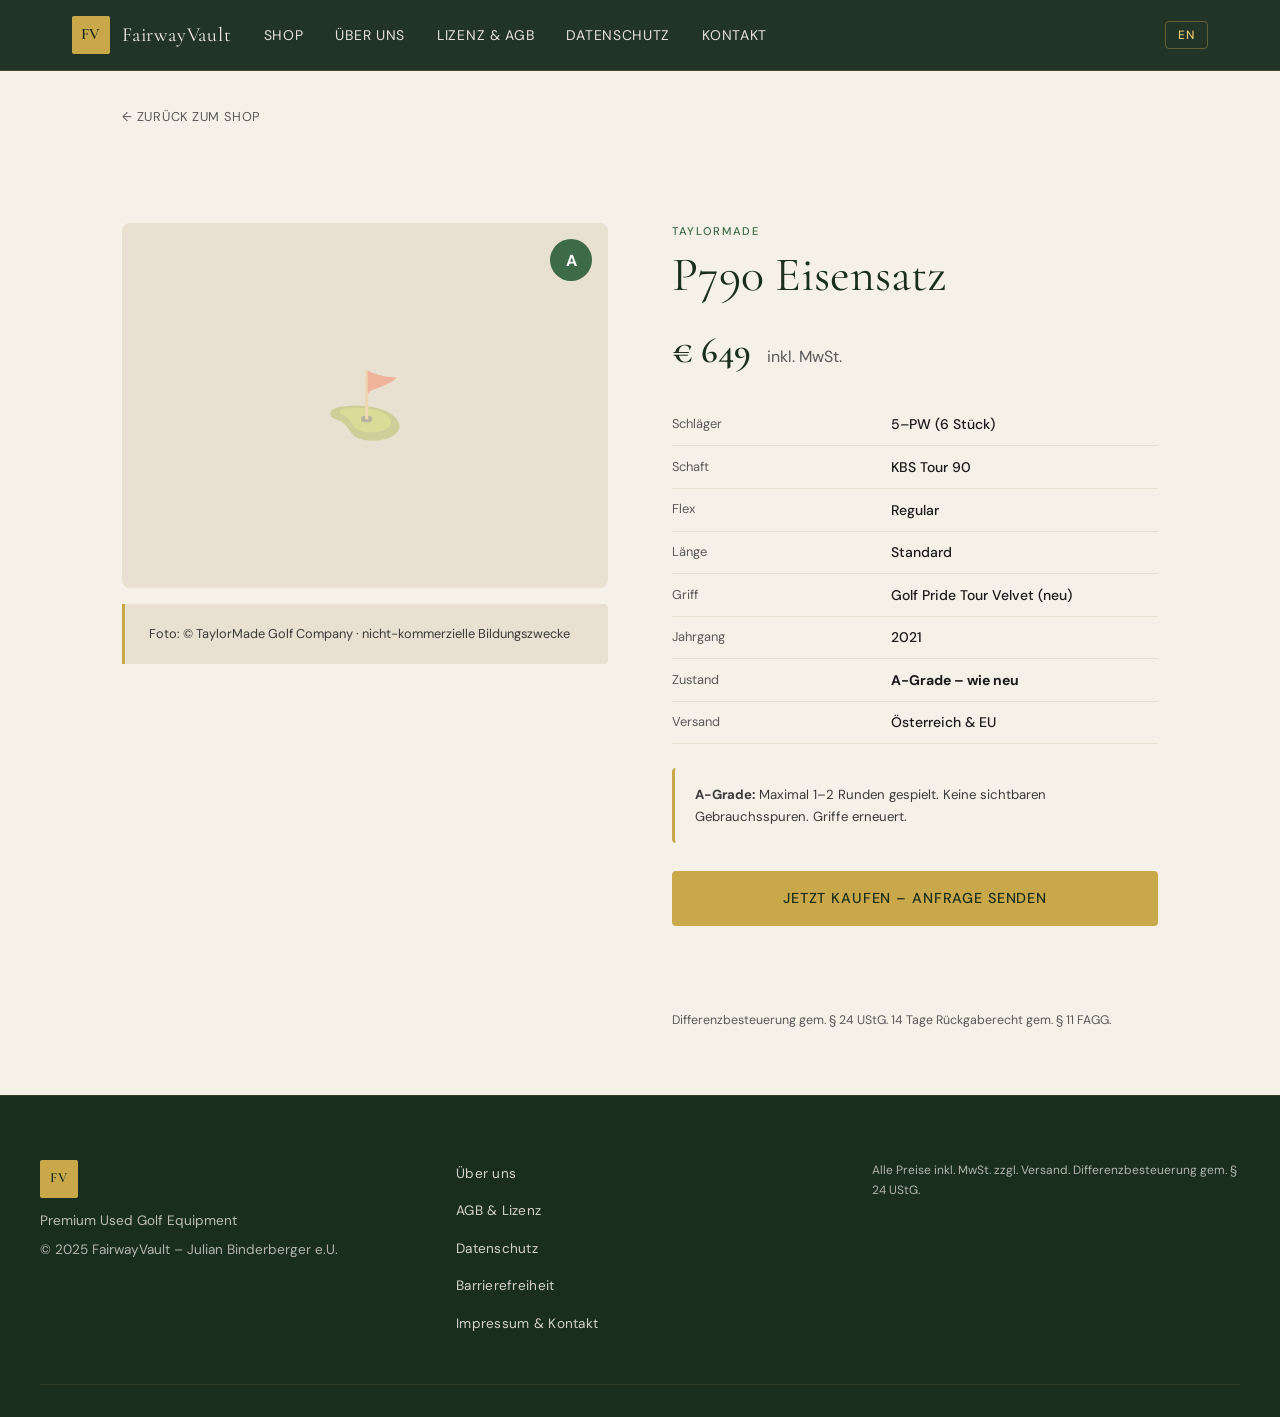
==== commit 239d7d65: "Update product.html" ====
--- a/product.html
+++ b/product.html
@@ -166,8 +166,7 @@
              <span style="position:absolute;font-size:4rem;opacity:0.3;" aria-hidden="true">⛳</span>
              <span class="grade-badge-product" style="background:${bg};color:${fg};" aria-label="Zustand ${p.grade}-Grade">${p.grade}</span>
            </div>
-           <div class="info-box" style="margin-top:1rem;"><p style="font-size:0.8rem;">Foto: Unsplash-Lizenz · kostenlose kommerzielle Nutzung · unsplash.com</p></div>`;
-
+            <div class="info-box" style="margin-top:1rem;"><p style="font-size:0.8rem;">Foto: © TaylorMade Golf Company · nicht-kommerzielle Bildungszwecke</p></div>`;
       const specsRows = p.specs.map(([l, v]) => `<tr><td>${l}</td><td>${v}</td></tr>`).join('');
 
       document.getElementById('productDetail').innerHTML = `
--- a/css/style.css
+++ b/css/style.css
@@ -215,7 +215,7 @@
   right: 10%;
   top: 50%;
   transform: translateY(-50%);
-  color: rgba(201,168,76,0.5);
+  color: rgba(201,168,76,0.75);
   animation: spin 20s linear infinite;
 }
 @keyframes spin { to { transform: translateY(-50%) rotate(360deg); } }
@@ -395,7 +395,7 @@
   font-weight: 500;
   letter-spacing: 0.12em;
   text-transform: uppercase;
-  color: var(--green-light);
+  color: var(--green-mid);
   margin-bottom: 0.25rem;
 }
 .card-title {
@@ -407,7 +407,7 @@
 }
 .card-spec {
   font-size: 0.8rem;
-  color: var(--text-light);
+  color: var(--text-mid);
   margin-bottom: 1rem;
 }
 .card-footer {
@@ -428,7 +428,7 @@
   font-weight: 500;
   letter-spacing: 0.08em;
   text-transform: uppercase;
-  color: var(--green-light);
+  color: var(--green-mid);
   transition: color var(--transition);
 }
 .product-card:hover .card-cta { color: var(--gold); }
@@ -533,7 +533,7 @@
 }
 .footer-copy {
   font-size: 0.75rem;
-  color: rgba(245,240,232,0.6) !important;
+  color: rgba(245,240,232,0.7) !important;
   margin-top: 0.5rem !important;
 }
 .footer-nav ul {
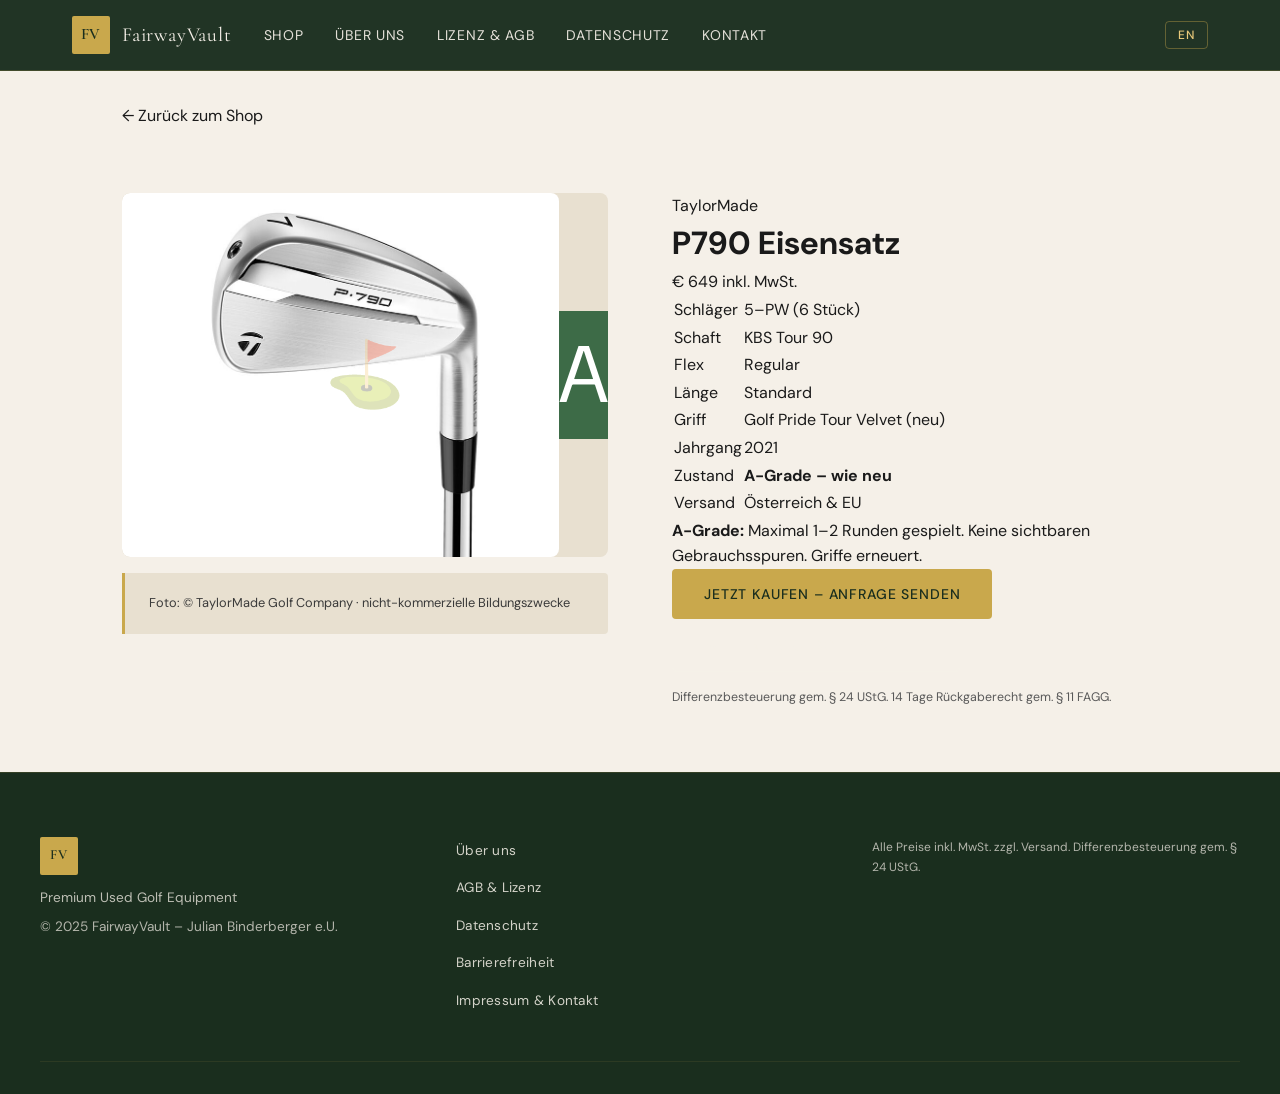
==== commit 0808c730: "Update product.html" ====
--- a/product.html
+++ b/product.html
@@ -12,7 +12,7 @@
   <style>
     .product-detail { max-width: 1100px; margin: 0 auto; padding: 4rem 2rem; display: grid; grid-template-columns: 1fr 1fr; gap: 4rem; align-items: start; }
     .product-image-main { background: var(--cream-dark); border-radius: var(--radius-lg); aspect-ratio: 4/3; display: flex; align-items: center; justify-content: center; font-size: 5rem; position: relative; overflow: hidden; }
-    .product-image-main img { width: 100%; height: 100%; object-fit: cover; border-radius: var(--radius-lg); }
+    .product-image-main img { width: 100%; height: 100%; object-fit: cover; object-position: center 20%; border-radius: var(--radius-lg);
     .product-info { position: sticky; top: 90px; }
     .product-brand-label { font-size: 0.7rem; font-weight: 500; letter-spacing: 0.15em; text-transform: uppercase; color: var(--green-light); margin-bottom: 0.5rem; }
     .product-title { font-family: var(--font-display); font-size: clamp(2rem, 4vw, 3rem); font-weight: 400; color: var(--green-deep); margin-bottom: 0.5rem; line-height: 1.1; }
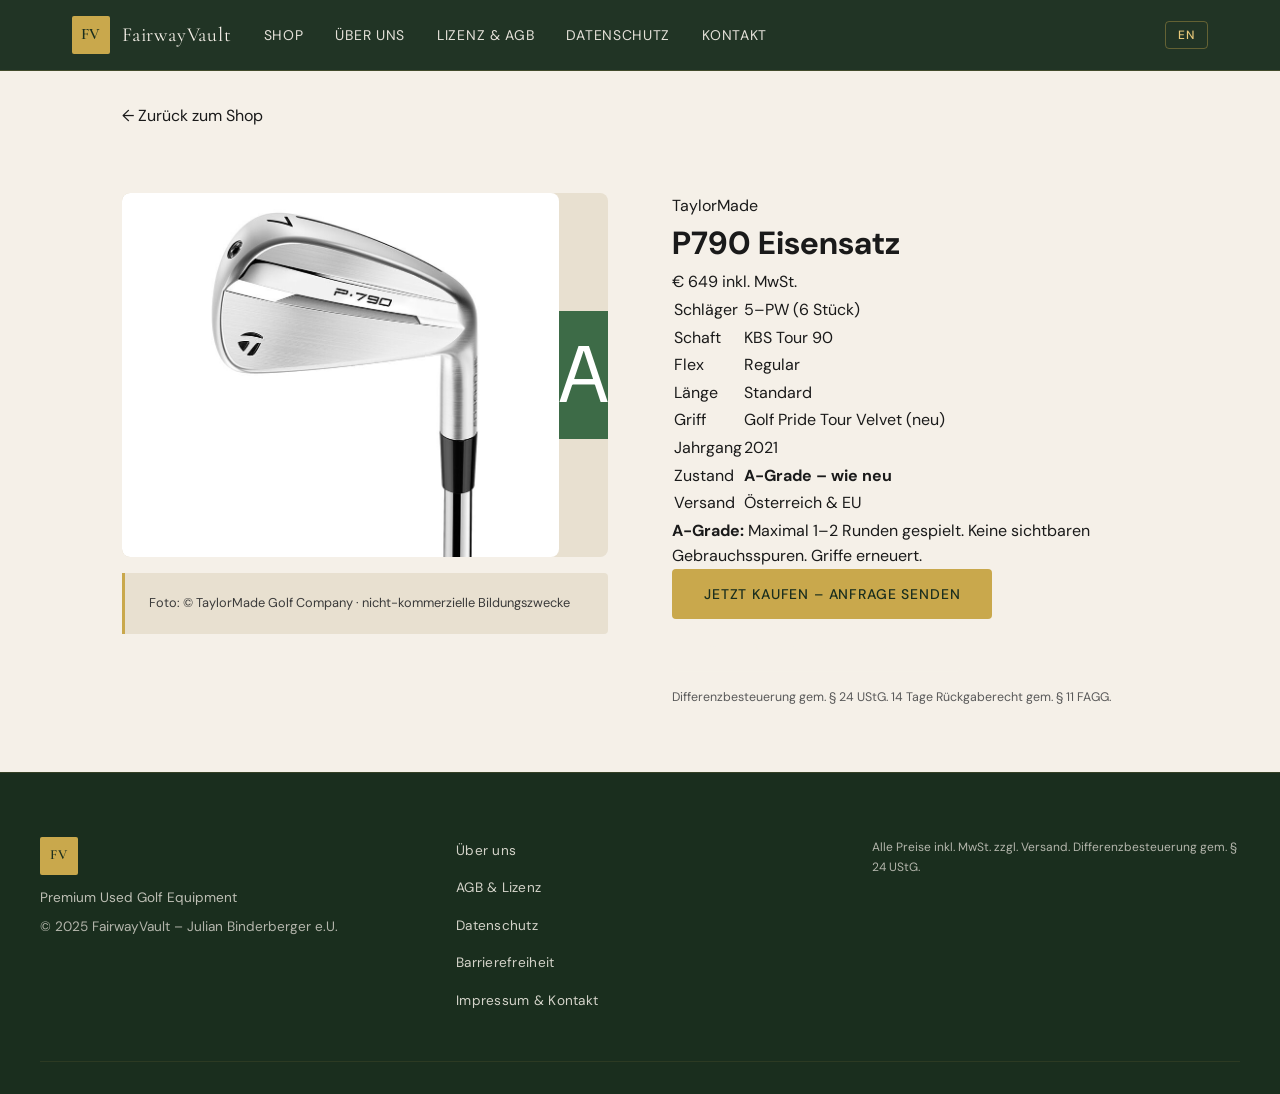
==== commit 2f9fb1a5: "Update product.html" ====
--- a/product.html
+++ b/product.html
@@ -163,7 +163,6 @@
            </div>`
         : `<div class="product-image-main" role="img" aria-label="${p.imageAlt}">
              <img src="${p.image}" alt="${p.imageAlt}" onerror="this.style.display='none'" />
-             <span style="position:absolute;font-size:4rem;opacity:0.3;" aria-hidden="true">⛳</span>
              <span class="grade-badge-product" style="background:${bg};color:${fg};" aria-label="Zustand ${p.grade}-Grade">${p.grade}</span>
            </div>
             <div class="info-box" style="margin-top:1rem;"><p style="font-size:0.8rem;">Foto: © TaylorMade Golf Company · nicht-kommerzielle Bildungszwecke</p></div>`;
